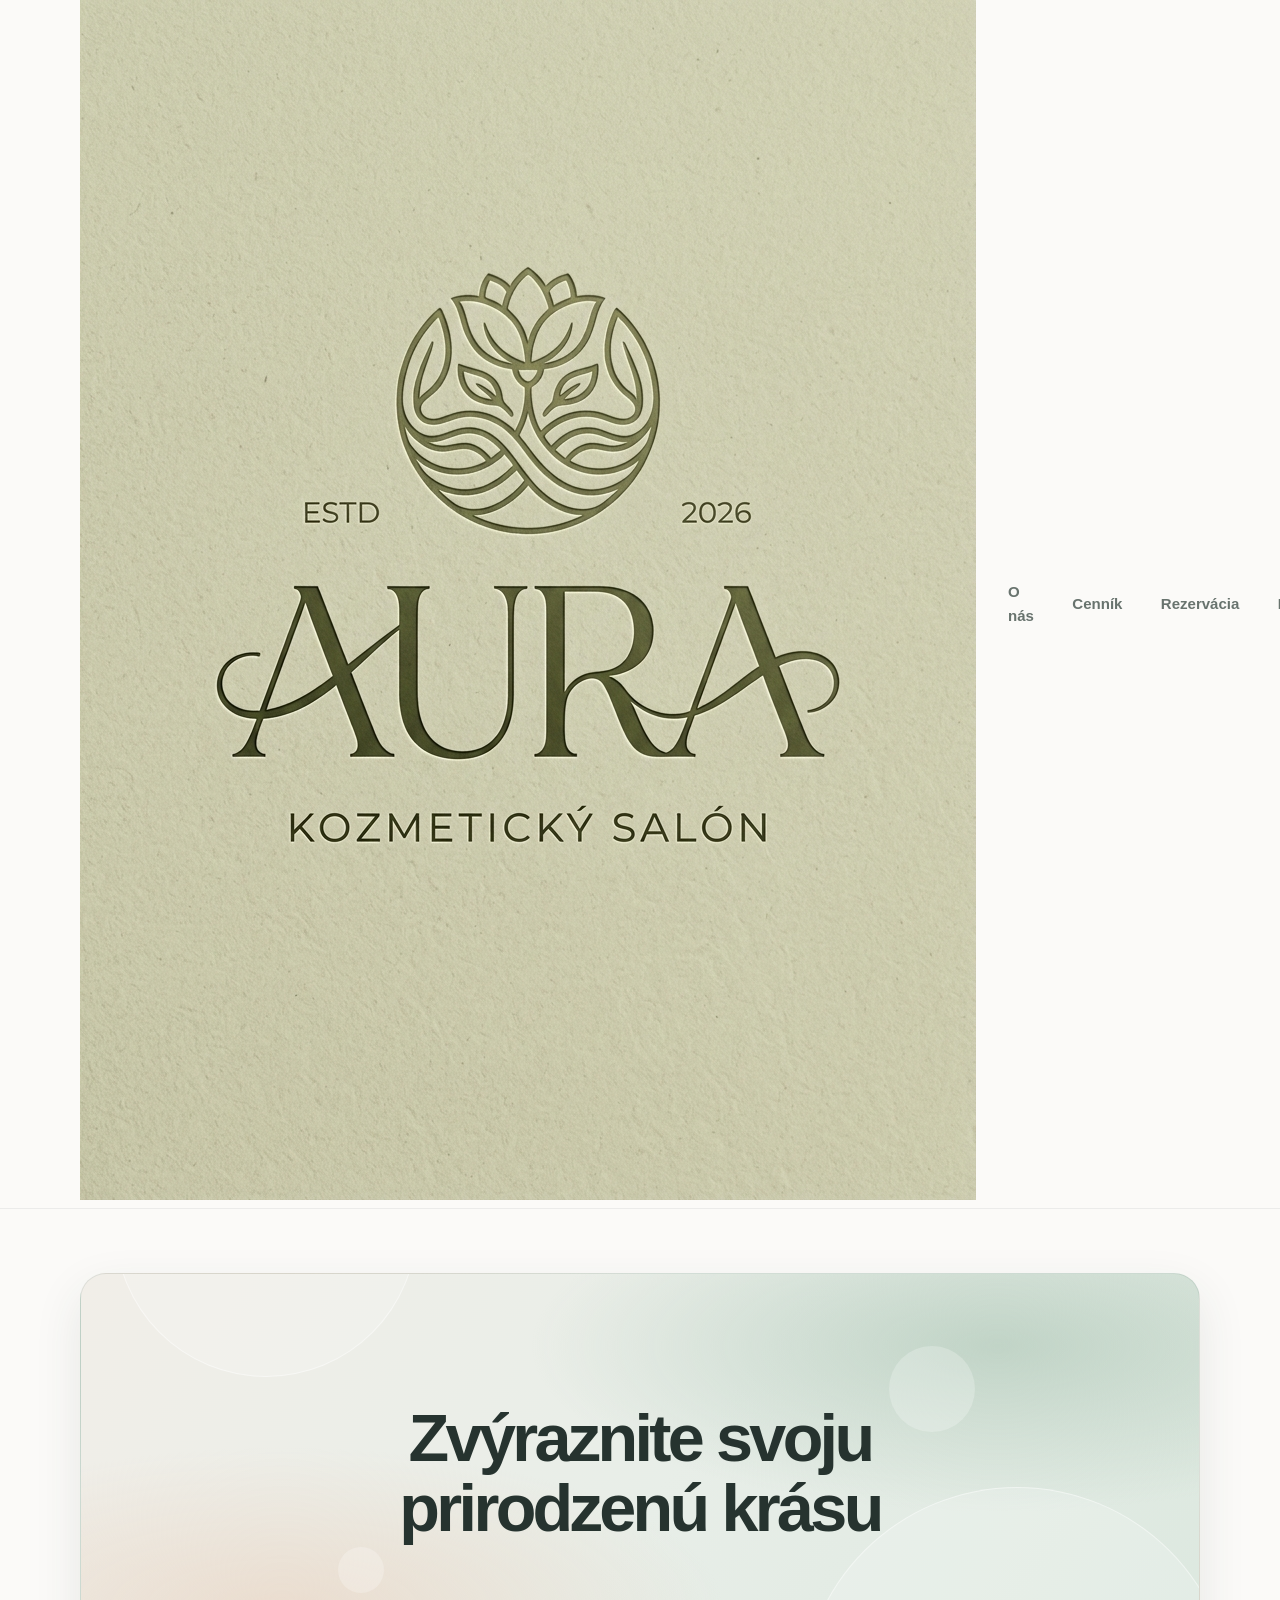
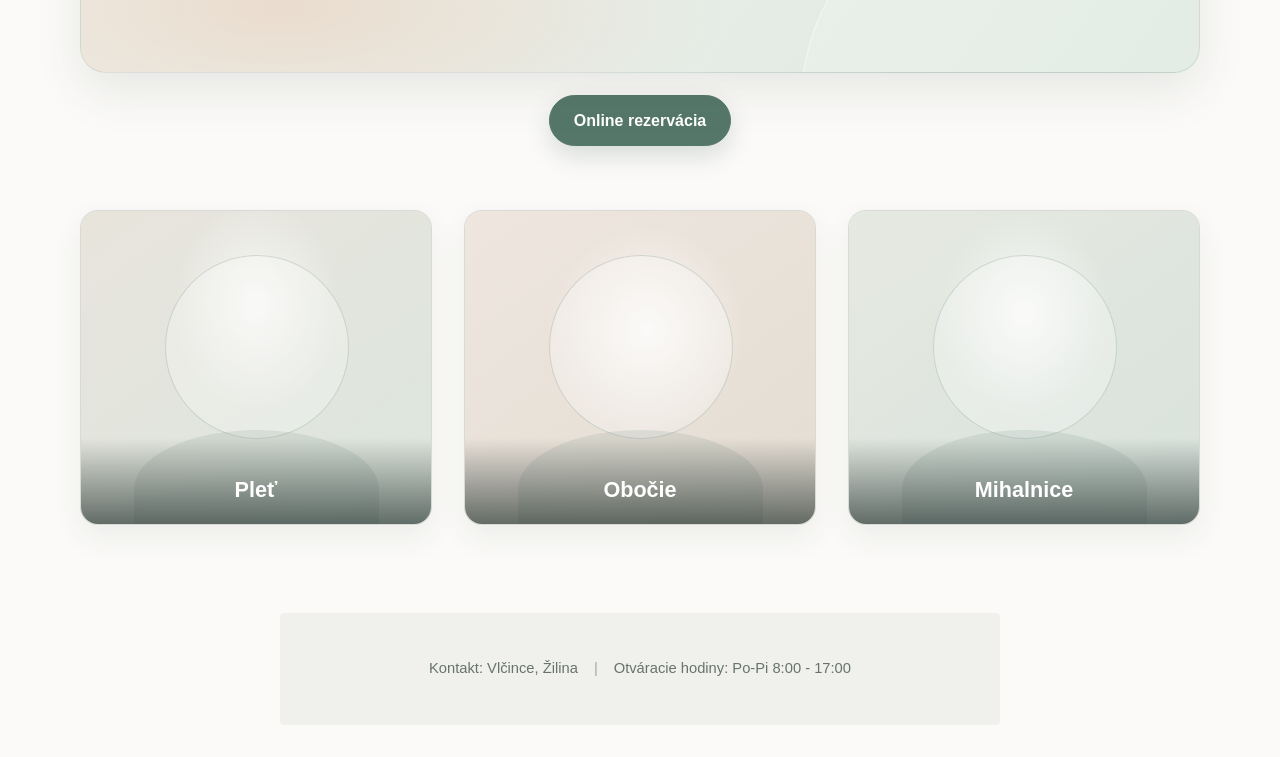
==== index.html @ aaf3bdc0 "Update logo link and add brand logo image" ====
<!DOCTYPE html>
<html lang="sk">
  <head>
    <meta charset="UTF-8" />
    <meta name="viewport" content="width=device-width, initial-scale=1.0" />
    <meta
      name="description"
      content="Kozmetický salón — zvýraznite svoju prirodzenú krásu."
    />
    <title>Kozmetický salón</title>
    <link rel="stylesheet" href="styles.css" />
    <script src="script.js" defer></script>
  </head>
  <body>
    <header class="site-header">
      <div class="container header-inner">
        <a class="brand" href="index.html" aria-label="AURA — úvodná stránka">
  <img src="logo.jpg" alt="AURA Kozmetický salón" class="brand-logo" />
</a>

        <button
          class="menu-toggle"
          type="button"
          aria-label="Otvoriť menu"
          aria-controls="site-nav"
          aria-expanded="false"
        >
          <span></span>
          <span></span>
          <span></span>
        </button>

        <nav class="site-nav" id="site-nav" aria-label="Hlavná navigácia">
          <a href="o-nas.html">O nás</a>
          <a href="cennik.html">Cenník</a>
          <a href="rezervacia.html">Rezervácia</a>
          <a href="fotogaleria.html">Fotogaléria</a>
          <a class="nav-cta" href="rezervacia.html">Objednať sa</a>
        </nav>
      </div>
    </header>

    <main>
      <section class="hero container" id="uvod" aria-labelledby="hero-title">
        <div class="hero-visual">
          <div class="hero-copy">
            <h1 id="hero-title">Zvýraznite svoju prirodzenú krásu</h1>
          </div>
          <span class="hero-orb hero-orb-one" aria-hidden="true"></span>
          <span class="hero-orb hero-orb-two" aria-hidden="true"></span>
        </div>

        <div class="booking-action" id="rezervacia">
          <a class="button" href="rezervacia.html">Online rezervácia</a>
        </div>
      </section>

      <section class="categories container" id="sluzby" aria-label="Služby salónu">
        <div class="category-grid" id="galeria">
          <article class="category-card category-skin">
            <div class="category-art" aria-hidden="true"></div>
            <h2>Pleť</h2>
          </article>
          <article class="category-card category-brows">
            <div class="category-art" aria-hidden="true"></div>
            <h2>Obočie</h2>
          </article>
          <article class="category-card category-lashes">
            <div class="category-art" aria-hidden="true"></div>
            <h2>Mihalnice</h2>
          </article>
        </div>
      </section>
    </main>

    <footer class="contact container" id="kontakt">
      <p>
        <span>Kontakt: Vlčince, Žilina</span>
        <span class="contact-divider" aria-hidden="true">|</span>
        <span>Otváracie hodiny: Po-Pi 8:00 - 17:00</span>
      </p>
    </footer>
  </body>
</html>
---- styles.css ----
:root {
  color-scheme: light;
  --page: #fbfaf8;
  --surface: #ffffff;
  --surface-muted: #f0f1ed;
  --text: #26332f;
  --muted: #68736e;
  --line: rgba(38, 51, 47, 0.12);
  --primary: #55776a;
  --primary-dark: #3d5d51;
  --accent: #d7e3da;
  --shadow: 0 18px 48px rgba(49, 66, 58, 0.1);
  --radius-lg: 26px;
  --radius-md: 18px;
  --container: 1120px;
}

* {
  box-sizing: border-box;
}

html {
  scroll-behavior: smooth;
}

body {
  min-width: 320px;
  margin: 0;
  background: var(--page);
  color: var(--text);
  font-family: Inter, "Segoe UI", Arial, sans-serif;
  line-height: 1.6;
}

a {
  color: inherit;
  text-decoration: none;
}

button {
  font: inherit;
}

.container {
  width: min(var(--container), calc(100% - 3rem));
  margin-inline: auto;
}

.site-header {
  position: sticky;
  top: 0;
  z-index: 10;
  border-bottom: 1px solid rgba(38, 51, 47, 0.07);
  background: rgba(251, 250, 248, 0.94);
  backdrop-filter: blur(14px);
}

.header-inner {
  display: flex;
  min-height: 82px;
  align-items: center;
  justify-content: space-between;
  gap: 2rem;
}

.brand {
  flex: 0 0 auto;
  font-size: 1.1rem;
  font-weight: 800;
  letter-spacing: 0.12em;
}

.site-nav {
  display: flex;
  align-items: center;
  gap: clamp(1.1rem, 3vw, 2.5rem);
}

.site-nav a {
  color: var(--muted);
  font-size: 0.94rem;
  font-weight: 600;
  transition: color 180ms ease, background-color 180ms ease, transform 180ms ease;
}

.site-nav a:hover,
.site-nav a:focus-visible {
  color: var(--primary-dark);
}

.site-nav .nav-cta {
  padding: 0.72rem 1.15rem;
  border: 1px solid var(--primary);
  border-radius: 999px;
  color: var(--primary-dark);
}

.site-nav .nav-cta:hover {
  background: var(--primary);
  color: #fff;
}

.menu-toggle {
  display: none;
  width: 44px;
  height: 44px;
  padding: 0.7rem;
  border: 1px solid var(--line);
  border-radius: 12px;
  background: var(--surface);
  cursor: pointer;
}

.menu-toggle span {
  display: block;
  height: 2px;
  margin: 4px 0;
  border-radius: 2px;
  background: var(--text);
  transition: transform 180ms ease, opacity 180ms ease;
}

.hero {
  padding-top: clamp(2rem, 5vw, 4rem);
}

.hero-visual {
  position: relative;
  display: grid;
  min-height: clamp(250px, 40vw, 400px);
  overflow: hidden;
  place-items: center;
  isolation: isolate;
  border: 1px solid rgba(85, 119, 106, 0.13);
  border-radius: var(--radius-lg);
  background:
    radial-gradient(ellipse at 18% 84%, rgba(234, 214, 197, 0.72), transparent 34%),
    radial-gradient(ellipse at 82% 18%, rgba(183, 205, 190, 0.78), transparent 36%),
    linear-gradient(125deg, #f1eee8 0%, #e8eee8 52%, #dce8df 100%);
  box-shadow: var(--shadow);
}

.hero-visual::before,
.hero-visual::after {
  position: absolute;
  z-index: -1;
  border: 1px solid rgba(255, 255, 255, 0.45);
  border-radius: 50%;
  content: "";
}

.hero-visual::before {
  width: clamp(250px, 37vw, 430px);
  aspect-ratio: 1;
  right: -3%;
  bottom: -62%;
  background: rgba(255, 255, 255, 0.2);
}

.hero-visual::after {
  width: clamp(180px, 25vw, 300px);
  aspect-ratio: 1;
  top: -50%;
  left: 3%;
  background: rgba(255, 255, 255, 0.18);
}

.hero-orb {
  position: absolute;
  z-index: -1;
  display: block;
  border-radius: 50%;
  background: rgba(255, 255, 255, 0.23);
}

.hero-orb-one {
  width: 86px;
  height: 86px;
  top: 18%;
  right: 20%;
}

.hero-orb-two {
  width: 46px;
  height: 46px;
  bottom: 20%;
  left: 23%;
}

.hero-copy {
  width: min(680px, calc(100% - 2rem));
  padding: 2rem 1rem;
  text-align: center;
}

h1 {
  margin: 0;
  font-size: clamp(2.3rem, 5.2vw, 4.25rem);
  font-weight: 600;
  letter-spacing: -0.055em;
  line-height: 1.06;
  text-wrap: balance;
}

.booking-action {
  display: flex;
  justify-content: center;
  padding: 1.35rem 0 0;
  scroll-margin-top: 110px;
}

.button {
  display: inline-flex;
  min-height: 50px;
  align-items: center;
  justify-content: center;
  padding: 0.75rem 1.5rem;
  border: 1px solid var(--primary);
  border-radius: 999px;
  background: var(--primary);
  box-shadow: 0 10px 24px rgba(61, 93, 81, 0.18);
  color: #fff;
  font-weight: 700;
  transition: background-color 180ms ease, box-shadow 180ms ease, transform 180ms ease;
}

.button:hover {
  transform: translateY(-2px);
  background: var(--primary-dark);
  box-shadow: 0 14px 28px rgba(61, 93, 81, 0.24);
}

.categories {
  padding-top: clamp(2.5rem, 5vw, 4.5rem);
  scroll-margin-top: 100px;
}

.category-grid {
  display: grid;
  grid-template-columns: repeat(3, minmax(0, 1fr));
  gap: clamp(1rem, 3vw, 2rem);
  scroll-margin-top: 110px;
}

.category-card {
  position: relative;
  min-width: 0;
  overflow: hidden;
  aspect-ratio: 1.12 / 1;
  border: 1px solid var(--line);
  border-radius: var(--radius-md);
  background: var(--surface-muted);
  box-shadow: 0 12px 30px rgba(49, 66, 58, 0.07);
  transition: box-shadow 220ms ease, transform 220ms ease;
}

.category-card:hover {
  transform: translateY(-4px);
  box-shadow: var(--shadow);
}

.category-art {
  position: absolute;
  inset: 0;
  background:
    radial-gradient(ellipse at 50% 30%, rgba(255, 255, 255, 0.72), transparent 34%),
    linear-gradient(145deg, #e8e4dc, #dce6de);
}

.category-art::before,
.category-art::after {
  position: absolute;
  border-radius: 50%;
  content: "";
}

.category-art::before {
  width: 52%;
  aspect-ratio: 1;
  top: 14%;
  left: 24%;
  border: 1px solid rgba(85, 119, 106, 0.22);
  background: rgba(255, 255, 255, 0.28);
}

.category-art::after {
  width: 70%;
  height: 38%;
  bottom: -8%;
  left: 15%;
  border-radius: 50% 50% 0 0;
  background: rgba(85, 119, 106, 0.12);
}

.category-brows .category-art {
  background:
    radial-gradient(ellipse at 52% 38%, rgba(255, 255, 255, 0.78), transparent 38%),
    linear-gradient(145deg, #eee6df, #e4ddd2);
}

.category-lashes .category-art {
  background:
    radial-gradient(ellipse at 50% 33%, rgba(255, 255, 255, 0.76), transparent 35%),
    linear-gradient(145deg, #e6e9e1, #d8e2dc);
}

.category-card h2 {
  position: absolute;
  inset: auto 0 0;
  z-index: 1;
  margin: 0;
  padding: 2.2rem 1rem 1rem;
  background: linear-gradient(transparent, rgba(38, 51, 47, 0.68));
  color: #fff;
  font-size: clamp(1rem, 2vw, 1.35rem);
  font-weight: 600;
  text-align: center;
}

.contact {
  display: flex;
  justify-content: center;
  padding-top: clamp(3rem, 7vw, 5.5rem);
  padding-bottom: 2rem;
}

.contact p {
  display: flex;
  width: min(720px, 100%);
  min-height: 112px;
  align-items: center;
  justify-content: center;
  gap: 0.55rem 1rem;
  margin: 0;
  padding: 1.5rem;
  border-radius: 4px;
  background: var(--surface-muted);
  color: var(--muted);
  font-size: 0.92rem;
  text-align: center;
}

.contact-divider {
  color: #a0aaa4;
}

a:focus-visible,
button:focus-visible {
  outline: 3px solid #90b4a1;
  outline-offset: 3px;
}

@media (max-width: 760px) {
  .container {
    width: min(var(--container), calc(100% - 2rem));
  }

  .header-inner {
    min-height: 70px;
  }

  .menu-toggle {
    display: block;
  }

  .site-nav {
    position: absolute;
    top: calc(100% + 0.5rem);
    right: 1rem;
    left: 1rem;
    display: none;
    align-items: stretch;
    gap: 0;
    padding: 0.55rem;
    border: 1px solid var(--line);
    border-radius: var(--radius-md);
    background: var(--surface);
    box-shadow: var(--shadow);
  }

  .site-nav.is-open {
    display: flex;
    flex-direction: column;
  }

  .site-nav a {
    padding: 0.8rem 0.85rem;
  }

  .site-nav .nav-cta {
    margin-top: 0.35rem;
    text-align: center;
  }

  .menu-toggle[aria-expanded="true"] span:first-child {
    transform: translateY(6px) rotate(45deg);
  }

  .menu-toggle[aria-expanded="true"] span:nth-child(2) {
    opacity: 0;
  }

  .menu-toggle[aria-expanded="true"] span:last-child {
    transform: translateY(-6px) rotate(-45deg);
  }
}

@media (max-width: 560px) {
  .hero {
    padding-top: 1.25rem;
  }

  .hero-visual {
    min-height: 280px;
  }

  .hero-copy {
    padding-inline: 0.25rem;
  }

  .category-grid {
    gap: 0.7rem;
  }

  .category-card {
    aspect-ratio: 0.8 / 1;
    border-radius: 14px;
  }

  .category-card h2 {
    padding: 2rem 0.35rem 0.75rem;
    font-size: 0.9rem;
  }

  .contact p {
    min-height: 0;
    flex-direction: column;
    gap: 0.2rem;
    padding: 1.25rem;
    font-size: 0.84rem;
  }

  .contact-divider {
    display: none;
  }
}

@media (prefers-reduced-motion: reduce) {
  *,
  *::before,
  *::after {
    scroll-behavior: auto !important;
    transition-duration: 0.01ms !important;
  }
}
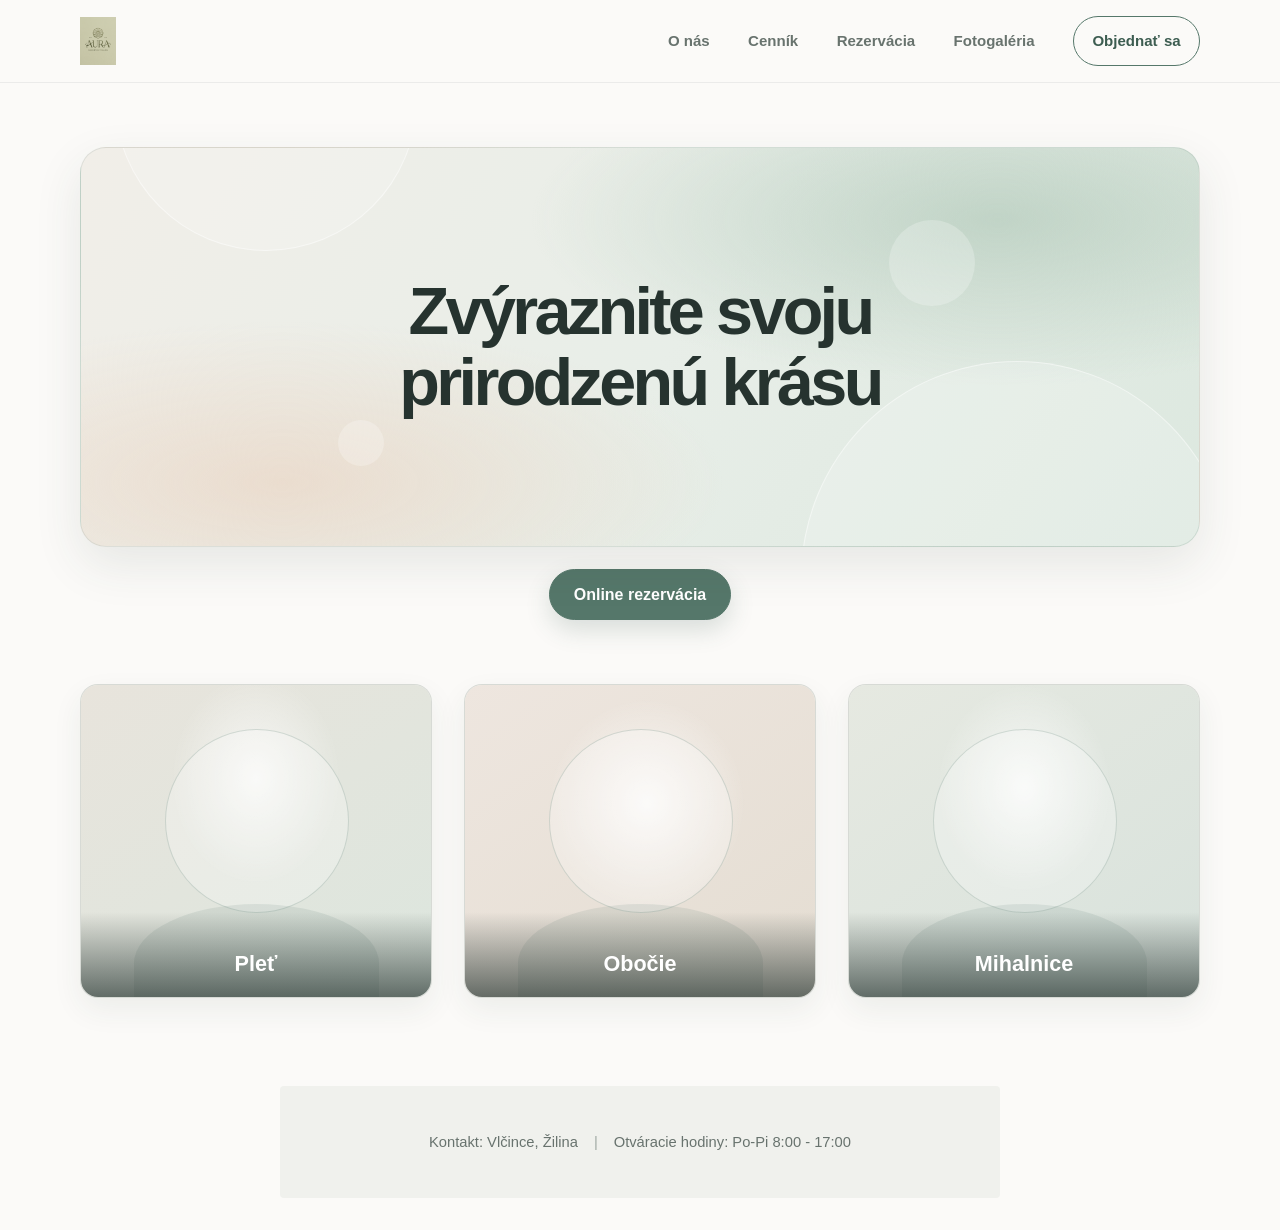
==== commit c097d576: "Add favicon link to index.html" ====
--- a/index.html
+++ b/index.html
@@ -9,6 +9,7 @@
     />
     <title>Kozmetický salón</title>
     <link rel="stylesheet" href="styles.css" />
+    <link rel="icon" type="image/jpeg" href="favicon.jpg" />
     <script src="script.js" defer></script>
   </head>
   <body>
--- a/styles.css
+++ b/styles.css
@@ -453,3 +453,8 @@
     transition-duration: 0.01ms !important;
   }
 }
+.brand-logo {
+  height: 48px;
+  width: auto;
+  display: block;
+}
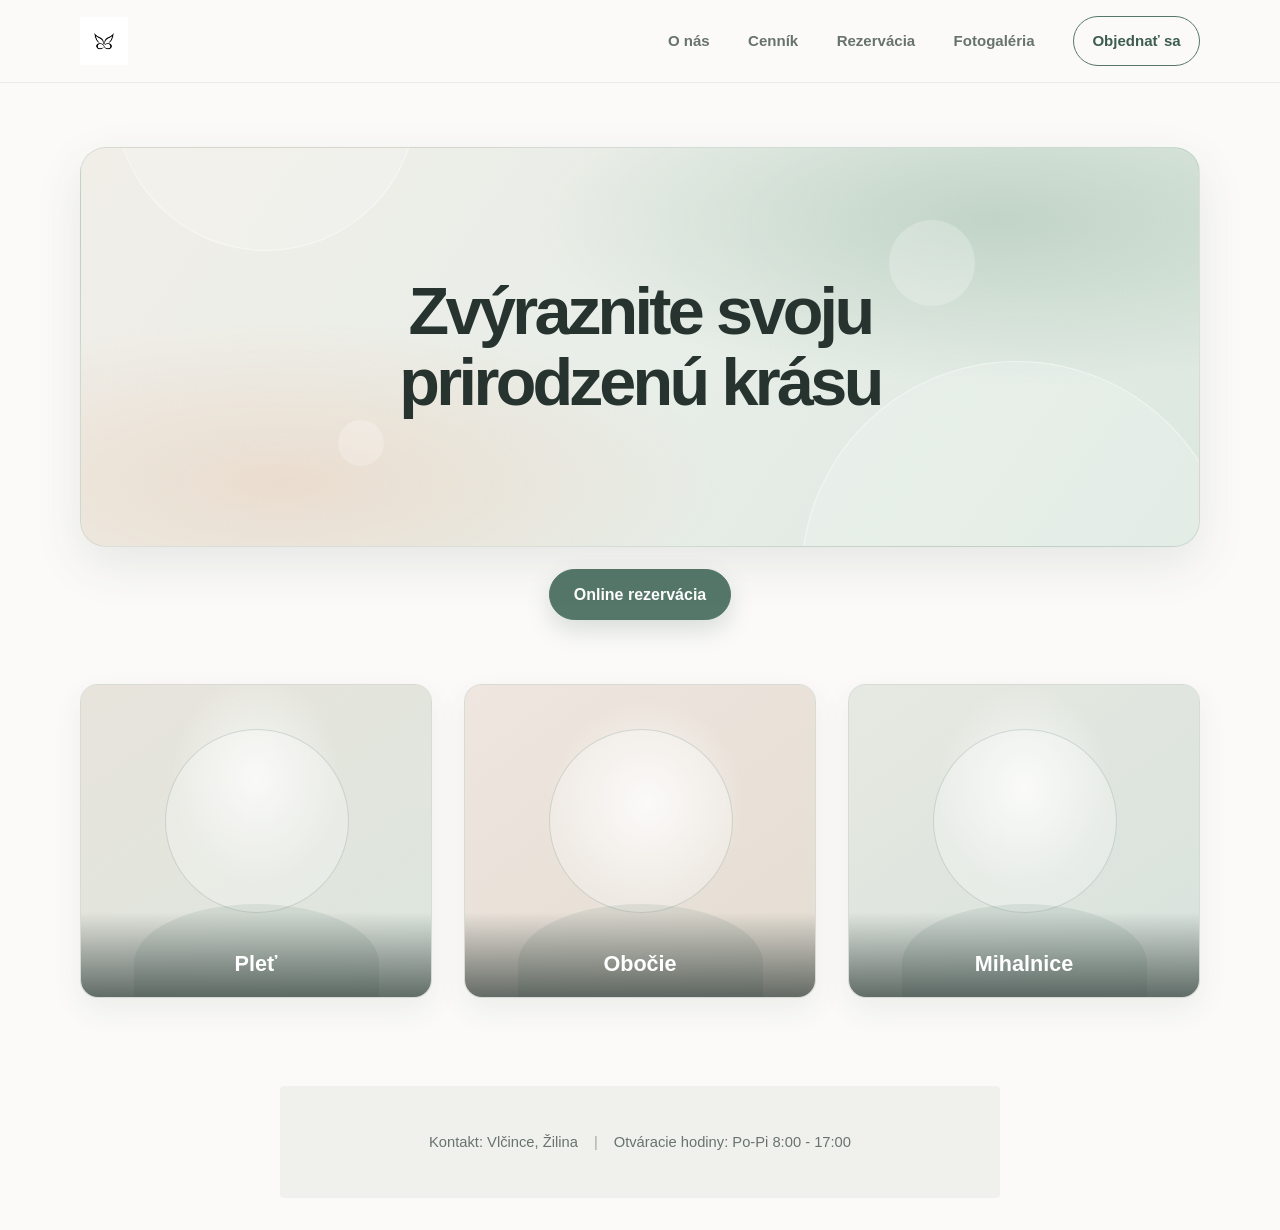
==== commit 1c0314c7: "Update brand link and logo in index.html" ====
--- a/index.html
+++ b/index.html
@@ -15,8 +15,8 @@
   <body>
     <header class="site-header">
       <div class="container header-inner">
-        <a class="brand" href="index.html" aria-label="AURA — úvodná stránka">
-  <img src="logo.jpg" alt="AURA Kozmetický salón" class="brand-logo" />
+        <a class="brand" href="index.html" aria-label="Kozmetický salón — úvodná stránka">
+  <img src="favicon.jpg" alt="Kozmetický salón" class="brand-logo" />
 </a>
 
         <button
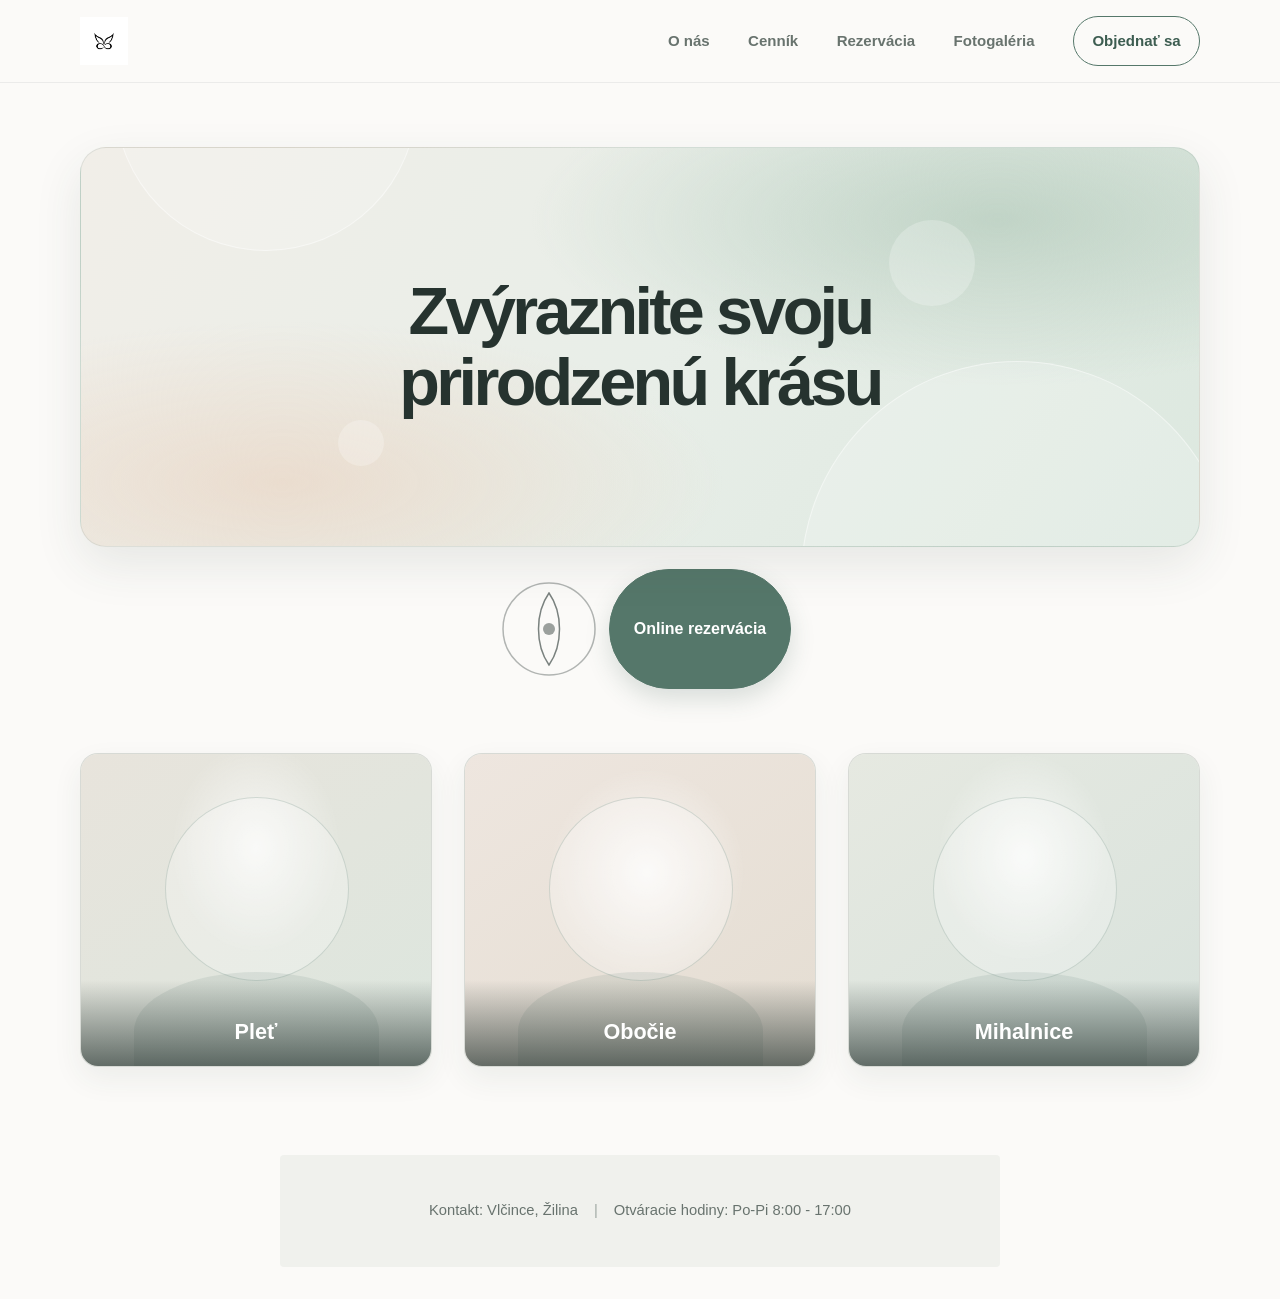
==== commit 02d7571e: "Add SVG graphic to booking action section" ====
--- a/index.html
+++ b/index.html
@@ -52,6 +52,11 @@
         </div>
 
         <div class="booking-action" id="rezervacia">
+          <svg class="hero-svg" viewBox="0 0 120 120" width="120" height="120" aria-hidden="true" fill="none">
+  <circle cx="60" cy="60" r="46" stroke="currentColor" stroke-width="1.5" opacity="0.35" />
+  <path d="M60 24 C74 44, 74 76, 60 96 C46 76, 46 44, 60 24 Z" stroke="currentColor" stroke-width="1.5" opacity="0.6" />
+  <circle cx="60" cy="60" r="6" fill="currentColor" opacity="0.45" />
+</svg>
           <a class="button" href="rezervacia.html">Online rezervácia</a>
         </div>
       </section>
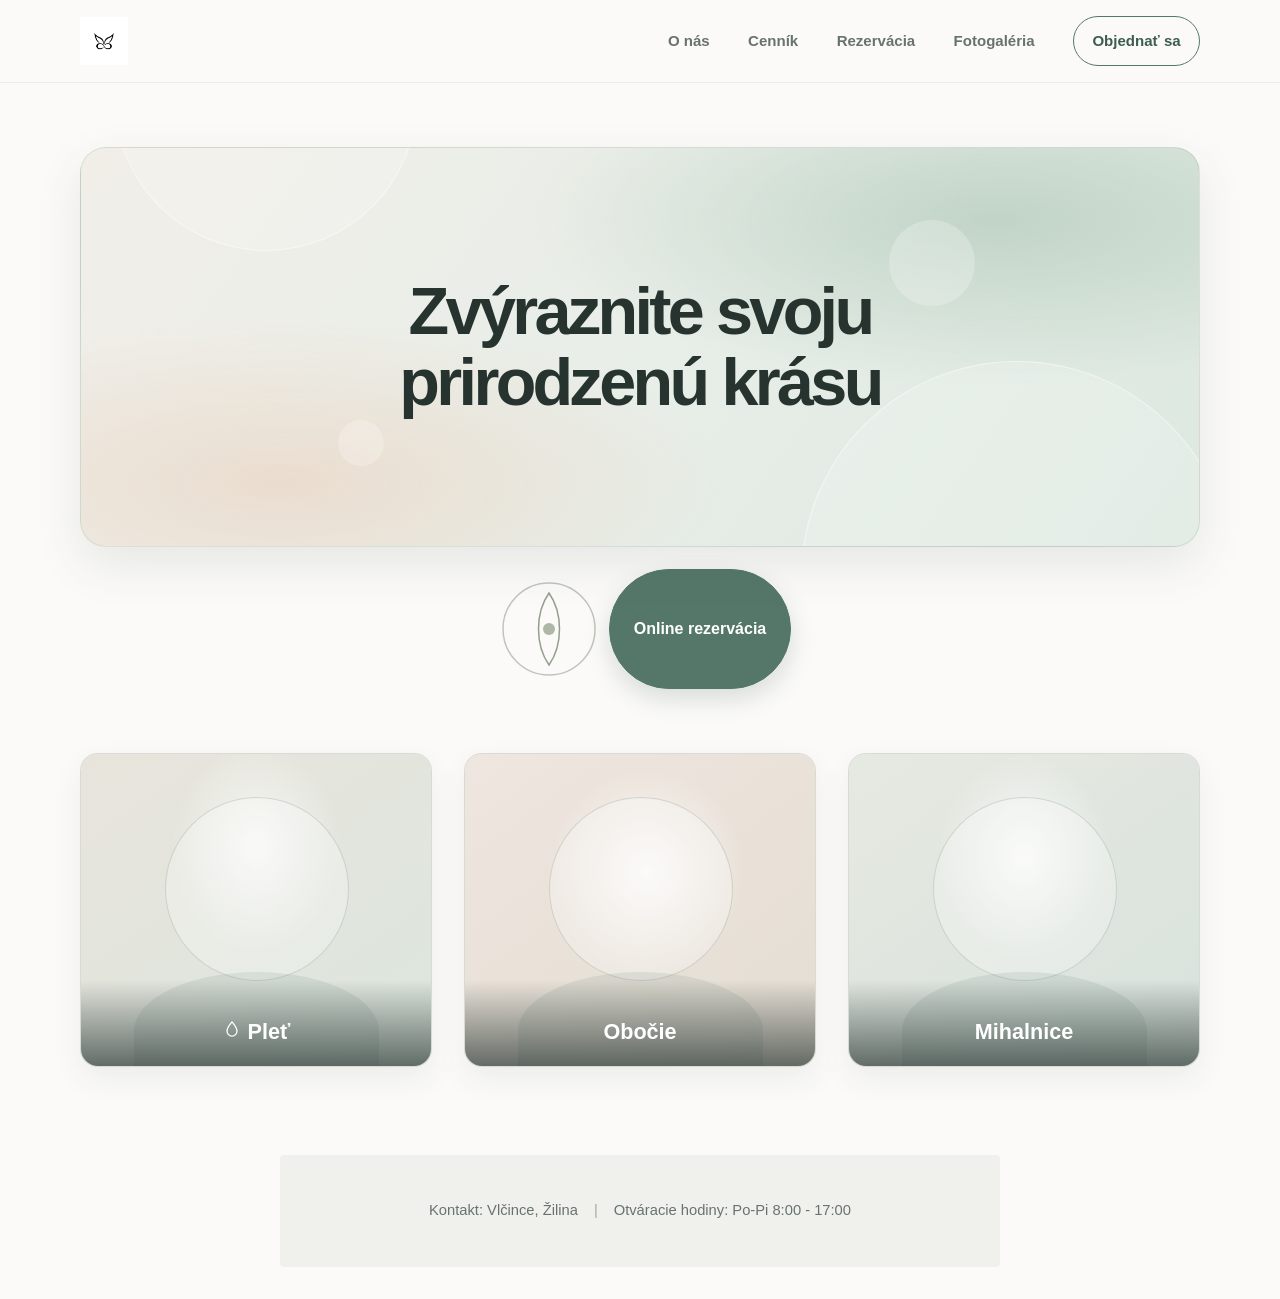
==== commit 30ab21db: "Enhance category heading with SVG icon" ====
--- a/index.html
+++ b/index.html
@@ -65,7 +65,12 @@
         <div class="category-grid" id="galeria">
           <article class="category-card category-skin">
             <div class="category-art" aria-hidden="true"></div>
-            <h2>Pleť</h2>
+<h2 class="section-heading">
+  <svg class="heading-icon" viewBox="0 0 24 24" width="20" height="20" aria-hidden="true" fill="none">
+    <path d="M12 3.5 C12 3.5 6 10.5 6 14.5 C6 17.8 8.7 20.5 12 20.5 C15.3 20.5 18 17.8 18 14.5 C18 10.5 12 3.5 12 3.5 Z" stroke="currentColor" stroke-width="1.6" stroke-linejoin="round" />
+  </svg>
+  <span>Pleť</span>
+</h2>
           </article>
           <article class="category-card category-brows">
             <div class="category-art" aria-hidden="true"></div>
--- a/styles.css
+++ b/styles.css
@@ -458,3 +458,9 @@
   width: auto;
   display: block;
 }
+.hero-svg {
+  color: #4f6348;
+  max-width: 120px;
+  height: auto;
+  pointer-events: none;
+}
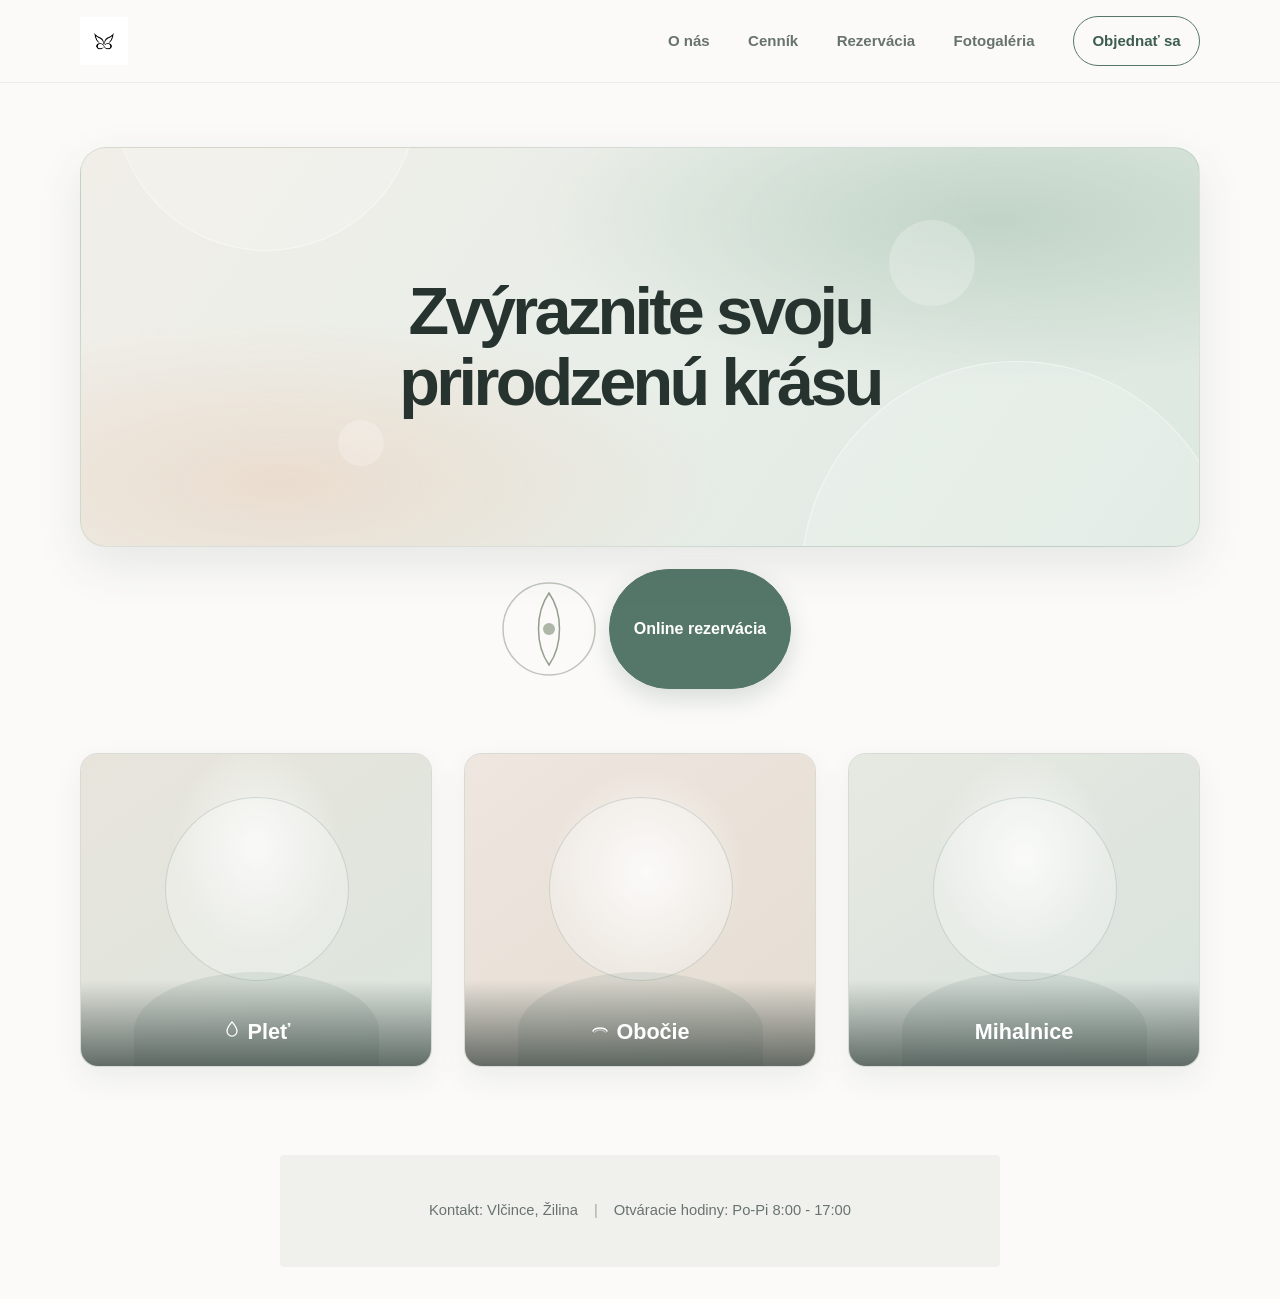
==== commit 61c7dc5c: "Enhance category heading with icon and styling" ====
--- a/index.html
+++ b/index.html
@@ -74,7 +74,13 @@
           </article>
           <article class="category-card category-brows">
             <div class="category-art" aria-hidden="true"></div>
-            <h2>Obočie</h2>
+            <h2 class="section-heading">
+  <svg class="heading-icon" viewBox="0 0 24 24" width="20" height="20" aria-hidden="true" fill="none">
+    <path d="M3.5 14.5 C6.5 9.5 17.5 9.5 20.5 14.5" stroke="currentColor" stroke-width="1.6" stroke-linecap="round" />
+    <path d="M5.5 16 C8.5 12 15.5 12 18.5 16" stroke="currentColor" stroke-width="1.2" stroke-linecap="round" opacity="0.6" />
+  </svg>
+  <span>Obočie</span>
+</h2>
           </article>
           <article class="category-card category-lashes">
             <div class="category-art" aria-hidden="true"></div>
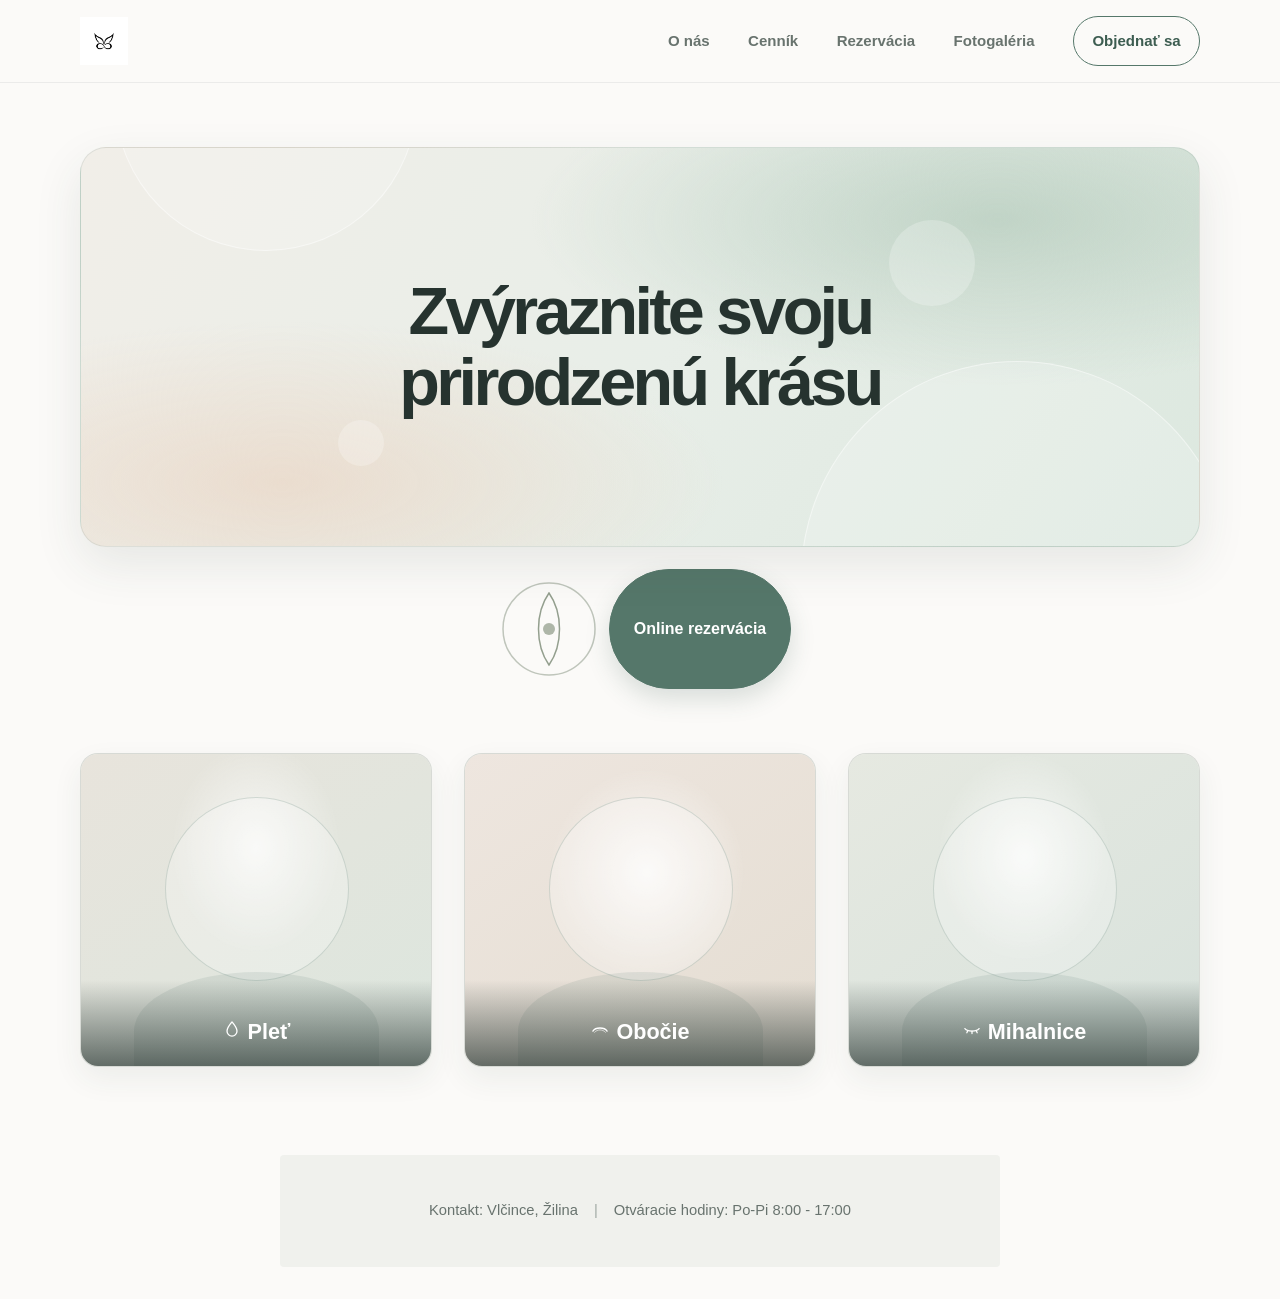
==== commit 8f296a7e: "Enhance Mihalnice section with heading icon" ====
--- a/index.html
+++ b/index.html
@@ -84,7 +84,13 @@
           </article>
           <article class="category-card category-lashes">
             <div class="category-art" aria-hidden="true"></div>
-            <h2>Mihalnice</h2>
+            <h2 class="section-heading">
+  <svg class="heading-icon" viewBox="0 0 24 24" width="20" height="20" aria-hidden="true" fill="none">
+    <path d="M3.5 11.5 C6.8 15.5 17.2 15.5 20.5 11.5" stroke="currentColor" stroke-width="1.6" stroke-linecap="round" />
+    <path d="M7 13.7 L5.8 16.5 M12 14.5 L12 17.5 M17 13.7 L18.2 16.5" stroke="currentColor" stroke-width="1.5" stroke-linecap="round" />
+  </svg>
+  <span>Mihalnice</span>
+</h2>
           </article>
         </div>
       </section>
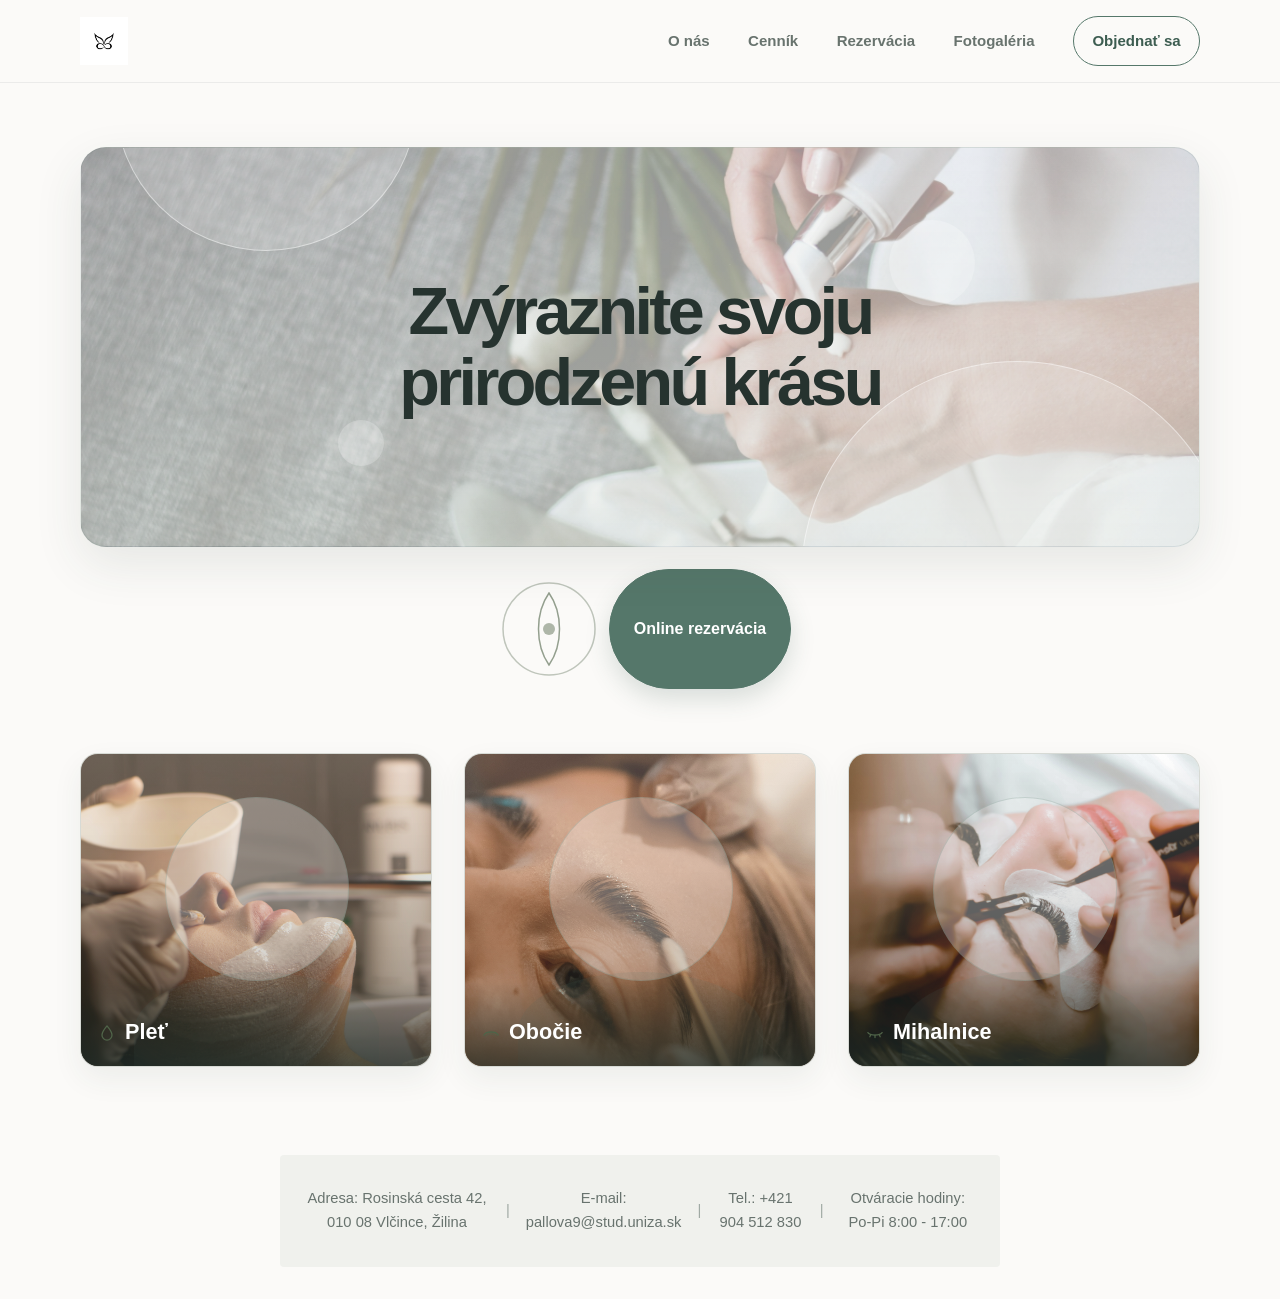
==== commit eef6d86d: "Update contact information in footer" ====
--- a/index.html
+++ b/index.html
@@ -98,7 +98,11 @@
 
     <footer class="contact container" id="kontakt">
       <p>
-        <span>Kontakt: Vlčince, Žilina</span>
+        <span>Adresa: Rosinská cesta 42, 010 08 Vlčince, Žilina</span>
+        <span class="contact-divider" aria-hidden="true">|</span>
+        <span>E-mail: <a href="mailto:pallova9@stud.uniza.sk">pallova9@stud.uniza.sk</a></span>
+        <span class="contact-divider" aria-hidden="true">|</span>
+        <span>Tel.: +421 904 512 830</span>
         <span class="contact-divider" aria-hidden="true">|</span>
         <span>Otváracie hodiny: Po-Pi 8:00 - 17:00</span>
       </p>
--- a/styles.css
+++ b/styles.css
@@ -134,9 +134,8 @@
   border: 1px solid rgba(85, 119, 106, 0.13);
   border-radius: var(--radius-lg);
   background:
-    radial-gradient(ellipse at 18% 84%, rgba(234, 214, 197, 0.72), transparent 34%),
-    radial-gradient(ellipse at 82% 18%, rgba(183, 205, 190, 0.78), transparent 36%),
-    linear-gradient(125deg, #f1eee8 0%, #e8eee8 52%, #dce8df 100%);
+    linear-gradient(rgba(255, 255, 255, 0.55), rgba(242, 245, 239, 0.65)),
+    url("img/hero.jpg") center / cover no-repeat;
   box-shadow: var(--shadow);
 }
 
@@ -464,3 +463,28 @@
   height: auto;
   pointer-events: none;
 }
+.section-heading {
+  display: inline-flex;
+  align-items: center;
+  gap: 8px;
+}
+
+.heading-icon {
+  color: #4f6348;
+  flex-shrink: 0;
+}
+.category-skin .category-art {
+  background:
+    linear-gradient(rgba(255, 255, 255, 0.25), rgba(20, 28, 22, 0.35)),
+    url("img/plet.jpg") center / cover no-repeat;
+}
+.category-brows .category-art {
+  background:
+    linear-gradient(rgba(255, 255, 255, 0.25), rgba(20, 28, 22, 0.35)),
+    url("img/eyebrow.jpg") center / cover no-repeat;
+}
+.category-lashes .category-art {
+  background:
+    linear-gradient(rgba(255, 255, 255, 0.25), rgba(20, 28, 22, 0.35)),
+    url("img/lashes.jpg") center / cover no-repeat;
+}
